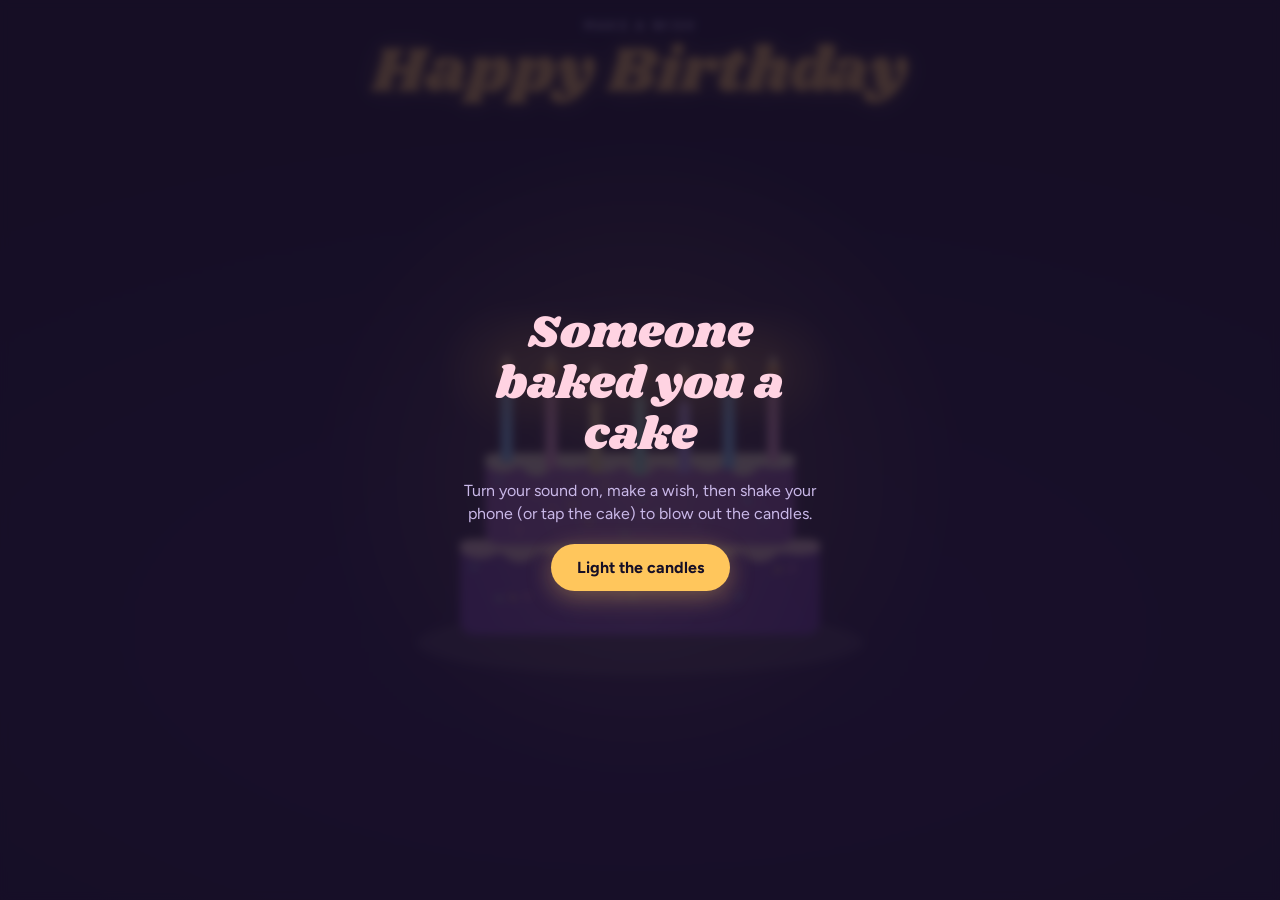
==== birthday/index.html @ 4387b7ef "Add birthday celebration HTML page" ====
<!doctype html><html lang="en"><head><meta charset="utf-8"><meta name="viewport" content="width=device-width,initial-scale=1,viewport-fit=cover"><meta name="theme-color" content="#160f26"><title>Blow Out the Candles</title>
<meta name="claude:viewport-fit-sides" content="cover">
<link rel="preconnect" href="https://fonts.googleapis.com">
<link rel="preconnect" href="https://fonts.gstatic.com" crossorigin>
<link rel="stylesheet" href="https://fonts.googleapis.com/css2?family=Shrikhand&family=Figtree:wght@400;600;700&display=swap">
<style>
  /* Layout: one dark party room, the cake in the middle, words above and a hint below. Deliberately single-theme (night). */
  :root {
    --night: #160f26;
    --night-2: #2a1846;
    --cream: #fff4e6;
    --icing: #ffd3e2;
    --gold: #ffc65c;
    --muted: #c9b8e8;
    --display: "Shrikhand", "Cooper Black", Georgia, serif;
    --body: "Figtree", "Segoe UI", system-ui, sans-serif;
    color-scheme: dark;
  }
  [hidden] { display: none !important; }
  html, body { height: 100%; }
  body {
    margin: 0;
    background: radial-gradient(120% 80% at 50% 70%, var(--night-2), var(--night) 70%);
    color: var(--cream);
    font-family: var(--body);
    overflow: hidden;
    -webkit-user-select: none; user-select: none;
    touch-action: manipulation;
  }
  .stage {
    position: relative;
    height: 100%;
    display: grid;
    grid-template-rows: auto 1fr auto;
    padding-left: max(16px, env(safe-area-inset-left, 0px));
    padding-right: max(16px, env(safe-area-inset-right, 0px));
    padding-block: 18px 22px;
    box-sizing: border-box;
  }
  header { text-align: center; display: grid; gap: 6px; z-index: 2; }
  .eyebrow { font-size: 13px; letter-spacing: .18em; text-transform: uppercase; color: var(--muted); font-weight: 700; }
  h1 {
    margin: 0;
    font-family: var(--display);
    font-weight: 400;
    font-size: clamp(34px, 9vw, 64px);
    line-height: 1.05;
    color: var(--gold);
    text-wrap: balance;
    text-shadow: 0 0 24px rgba(255, 198, 92, .35);
  }
  h1 .name { color: var(--icing); display: block; }
  canvas { width: 100%; height: 100%; display: block; min-height: 0; }
  .hint {
    text-align: center; z-index: 2; display: grid; gap: 10px; justify-items: center;
    min-height: 92px;
  }
  .hint p { margin: 0; font-size: 17px; font-weight: 600; max-width: 34ch; line-height: 1.35; }
  .hint small { color: var(--muted); font-size: 14px; }
  button {
    font: 700 16px var(--body);
    color: var(--night);
    background: var(--gold);
    border: 0; border-radius: 999px;
    padding: 14px 26px;
    cursor: pointer;
    box-shadow: 0 6px 24px rgba(255, 198, 92, .35);
  }
  button.ghost { background: transparent; color: var(--cream); box-shadow: none; border: 1.5px solid rgba(255,244,230,.35); padding: 10px 20px; font-size: 14px; }
  button:focus-visible { outline: 3px solid var(--icing); outline-offset: 3px; }

  /* Start screen */
  .intro {
    position: absolute; inset: 0; z-index: 5;
    display: grid; place-items: center; text-align: center;
    padding-left: max(24px, env(safe-area-inset-left, 0px));
    padding-right: max(24px, env(safe-area-inset-right, 0px));
    background: rgba(22, 15, 38, .82);
    backdrop-filter: blur(4px);
  }
  .intro .box { display: grid; gap: 18px; justify-items: center; max-width: 360px; }
  .intro .gift { font-family: var(--display); font-size: clamp(30px, 8vw, 46px); color: var(--icing); line-height: 1.1; margin: 0; }
  .intro p { margin: 0; color: var(--muted); font-size: 16px; line-height: 1.45; }
  .wish { animation: pop .6s cubic-bezier(.2,1.6,.4,1) both; }
  @keyframes pop { from { transform: scale(.6); opacity: 0; } to { transform: scale(1); opacity: 1; } }
  @media (prefers-reduced-motion: reduce) { .wish { animation: none; } }
</style></head><body>

<div class="stage">
  <header>
    <div class="eyebrow" id="eyebrow">Make a wish</div>
    <h1 id="title">Happy Birthday<span class="name" id="name"></span></h1>
  </header>
  <canvas id="cake" aria-label="A birthday cake with lit candles"></canvas>
  <div class="hint" id="hint" aria-live="polite"></div>

  <div class="intro" id="intro">
    <div class="box">
      <p class="gift" id="introTitle">Someone baked you a cake</p>
      <p>Turn your sound on, make a wish, then shake your phone (or tap the cake) to blow out the candles.</p>
      <button id="start">Light the candles</button>
    </div>
  </div>
</div>

<script>
(() => {
  // ---------- Who it's for ----------
  // Works with any of: page.html#Amina   page.html#Amina-5   page.html?name=Amina&age=5
  const params = new URLSearchParams(location.search);
  let raw = "";
  try { raw = decodeURIComponent((location.hash || "").slice(1)); } catch (_) {}
  if (params.get("name")) raw = params.get("name").trim().replace(/\s+/g, "-") + (params.get("age") ? "-" + params.get("age") : "");
  raw = raw.replace(/^\/+|\/+$/g, "");
  const m = raw.match(/^([\p{L}\p{N}-]*?)(?:-(\d{1,3}))?$/u);
  const name = m && m[1] ? m[1].replace(/-/g, " ").replace(/\b\w/g, c => c.toUpperCase()) : "";
  const age = m && m[2] ? parseInt(m[2], 10) : 0;
  if (name) {
    document.getElementById("name").textContent = name;
    document.getElementById("introTitle").textContent = name + ", someone baked you a cake";
    document.title = "Happy Birthday " + name;
  }
  const candleCount = age > 0 && age <= 9 ? age : 7;

  const canvas = document.getElementById("cake");
  const ctx = canvas.getContext("2d");
  const hint = document.getElementById("hint");
  const reduceMotion = matchMedia("(prefers-reduced-motion: reduce)").matches;
  let W = 0, H = 0, dpr = 1;

  function resize() {
    dpr = Math.min(window.devicePixelRatio || 1, 2);
    const r = canvas.getBoundingClientRect();
    W = r.width; H = r.height;
    canvas.width = Math.round(W * dpr); canvas.height = Math.round(H * dpr);
    ctx.setTransform(dpr, 0, 0, dpr, 0, 0);
    layoutCandles();
  }

  // ---------- Candles ----------
  const candles = [];
  const candleColors = ["#7fd1ff", "#ff9ec4", "#ffe07a", "#9ff0c1", "#c7a6ff"];
  for (let i = 0; i < candleCount; i++) {
    candles.push({ lit: true, flame: 1, lean: 0, phase: Math.random() * 6.28, color: candleColors[i % candleColors.length], x: 0, y: 0, h: 0 });
  }
  let cake = { cx: 0, top: 0, w: 0, h: 0 };
  function layoutCandles() {
    const w = Math.min(W * 0.78, 360);
    const h = w * 0.5;
    cake = { cx: W / 2, top: H * 0.5 + h * 0.05, w, h };
    const span = w * 0.74;
    candles.forEach((c, i) => {
      const t = candles.length === 1 ? 0.5 : i / (candles.length - 1);
      c.x = cake.cx - span / 2 + span * t;
      // slight arc so they sit on the oval top
      const dx = (t - 0.5) * 2;
      c.y = cake.top + (1 - dx * dx) * w * 0.035 + w * 0.02;
      c.h = w * 0.2 + (i % 2) * w * 0.02;
    });
  }

  // ---------- Particles: smoke and confetti ----------
  const smoke = [], confetti = [];
  function puff(c) {
    for (let i = 0; i < 9; i++) {
      smoke.push({ x: c.x, y: c.y - c.h, vx: (Math.random() - .5) * .5 + c.lean * .6, vy: -0.6 - Math.random() * .7, r: 3 + Math.random() * 3, life: 1 });
    }
  }
  function party() {
    const colors = ["#ffc65c", "#ff9ec4", "#7fd1ff", "#9ff0c1", "#c7a6ff", "#fff4e6"];
    const n = reduceMotion ? 40 : 160;
    for (let i = 0; i < n; i++) {
      confetti.push({
        x: W / 2 + (Math.random() - .5) * 40, y: H * 0.45,
        vx: (Math.random() - .5) * 9, vy: -6 - Math.random() * 7,
        s: 4 + Math.random() * 5, rot: Math.random() * 6.28, vr: (Math.random() - .5) * .3,
        color: colors[i % colors.length], life: 1,
      });
    }
  }

  // ---------- Drawing ----------
  function roundRect(x, y, w, h, r) {
    ctx.beginPath();
    ctx.moveTo(x + r, y); ctx.arcTo(x + w, y, x + w, y + h, r); ctx.arcTo(x + w, y + h, x, y + h, r);
    ctx.arcTo(x, y + h, x, y, r); ctx.arcTo(x, y, x + w, y, r); ctx.closePath();
  }
  function drawCake(glow) {
    const { cx, top, w, h } = cake;
    const x = cx - w / 2;
    // plate
    ctx.fillStyle = "rgba(255,244,230,.12)";
    ctx.beginPath(); ctx.ellipse(cx, top + h + 8, w * 0.62, w * 0.09, 0, 0, Math.PI * 2); ctx.fill();
    // two layers
    const layers = [
      { y: top + h * 0.48, hh: h * 0.52, ww: w, base: "#8a4fc9", band: "#ffd3e2" },
      { y: top, hh: h * 0.5, ww: w * 0.86, base: "#b46bdc", band: "#fff4e6" },
    ];
    layers.forEach((L) => {
      const lx = cx - L.ww / 2;
      const g = ctx.createLinearGradient(lx, 0, lx + L.ww, 0);
      g.addColorStop(0, shade(L.base, -18)); g.addColorStop(.5, L.base); g.addColorStop(1, shade(L.base, -28));
      ctx.fillStyle = g; roundRect(lx, L.y, L.ww, L.hh, 14); ctx.fill();
      // icing drips
      ctx.fillStyle = L.band;
      ctx.beginPath(); ctx.moveTo(lx, L.y + 10);
      const drips = 9;
      for (let i = 0; i <= drips; i++) {
        const px = lx + (L.ww / drips) * i;
        const depth = 10 + ((i * 37) % 3) * 7;
        ctx.quadraticCurveTo(px - L.ww / drips / 2, L.y + depth + 8, px, L.y + 10);
      }
      ctx.lineTo(lx + L.ww, L.y + 4); ctx.lineTo(lx + L.ww, L.y); ctx.lineTo(lx, L.y); ctx.closePath(); ctx.fill();
      roundRect(lx, L.y - 2, L.ww, 14, 10); ctx.fill();
      // sprinkles
      for (let i = 0; i < 14; i++) {
        const sx = lx + 14 + ((i * 53) % (L.ww - 28));
        const sy = L.y + 26 + ((i * 29) % Math.max(8, L.hh - 36));
        ctx.save(); ctx.translate(sx, sy); ctx.rotate(i);
        ctx.fillStyle = candleColors[i % candleColors.length];
        roundRect(-4, -1.5, 8, 3, 1.5); ctx.fill(); ctx.restore();
      }
    });
    // warm light on the cake while candles burn
    if (glow > 0) {
      const g = ctx.createRadialGradient(cx, top, 10, cx, top, w * 0.9);
      g.addColorStop(0, `rgba(255,198,92,${0.28 * glow})`); g.addColorStop(1, "rgba(255,198,92,0)");
      ctx.fillStyle = g; ctx.beginPath(); ctx.arc(cx, top, w * 0.9, 0, Math.PI * 2); ctx.fill();
    }
  }
  function shade(hex, amt) {
    const n = parseInt(hex.slice(1), 16);
    const r = Math.max(0, Math.min(255, (n >> 16) + amt)), g = Math.max(0, Math.min(255, ((n >> 8) & 255) + amt)), b = Math.max(0, Math.min(255, (n & 255) + amt));
    return `rgb(${r},${g},${b})`;
  }
  function drawCandle(c, t) {
    const cw = Math.max(8, cake.w * 0.032);
    // body with stripes
    ctx.save();
    roundRect(c.x - cw / 2, c.y - c.h, cw, c.h, 3); ctx.fillStyle = c.color; ctx.fill(); ctx.clip();
    ctx.strokeStyle = "rgba(255,255,255,.55)"; ctx.lineWidth = 3;
    for (let y = c.y - c.h - cw; y < c.y; y += 9) { ctx.beginPath(); ctx.moveTo(c.x - cw, y); ctx.lineTo(c.x + cw, y + 7); ctx.stroke(); }
    ctx.restore();
    // wick
    ctx.strokeStyle = "#3b2a2a"; ctx.lineWidth = 2;
    ctx.beginPath(); ctx.moveTo(c.x, c.y - c.h); ctx.lineTo(c.x, c.y - c.h - 7); ctx.stroke();
    if (c.flame <= 0.02) return;
    // flame
    const flick = reduceMotion ? 1 : 1 + Math.sin(t * 0.012 + c.phase) * 0.08 + Math.sin(t * 0.031 + c.phase * 2) * 0.05;
    const fh = cw * 2.6 * c.flame * flick;
    const fw = cw * 0.9 * c.flame;
    const bx = c.x, by = c.y - c.h - 6;
    const tipX = bx + c.lean * fh * 0.9;
    // halo
    const halo = ctx.createRadialGradient(bx, by - fh * .5, 1, bx, by - fh * .5, fh * 2.2);
    halo.addColorStop(0, `rgba(255,190,90,${.35 * c.flame})`); halo.addColorStop(1, "rgba(255,190,90,0)");
    ctx.fillStyle = halo; ctx.beginPath(); ctx.arc(bx, by - fh * .5, fh * 2.2, 0, Math.PI * 2); ctx.fill();
    // outer flame
    const g = ctx.createLinearGradient(bx, by, bx, by - fh);
    g.addColorStop(0, "#ff7a1a"); g.addColorStop(.55, "#ffc65c"); g.addColorStop(1, "#fff6d8");
    ctx.fillStyle = g;
    ctx.beginPath();
    ctx.moveTo(bx, by + 2);
    ctx.bezierCurveTo(bx - fw, by - fh * .2, bx - fw * .6 + c.lean * fh * .4, by - fh * .7, tipX, by - fh);
    ctx.bezierCurveTo(bx + fw * .6 + c.lean * fh * .4, by - fh * .7, bx + fw, by - fh * .2, bx, by + 2);
    ctx.fill();
    // blue core
    ctx.fillStyle = "rgba(120,170,255,.75)";
    ctx.beginPath(); ctx.ellipse(bx, by - fh * .12, fw * .28, fh * .16, 0, 0, Math.PI * 2); ctx.fill();
  }

  // ---------- Loop ----------
  let wind = 0;           // 0..1 how hard it's blowing right now
  let windDir = 1;
  let done = false;
  function frame(t) {
    ctx.clearRect(0, 0, W, H);
    wind *= 0.9;
    const litShare = candles.filter(c => c.lit).length / candles.length;
    drawCake(litShare);
    candles.forEach((c) => {
      const targetLean = c.lit ? windDir * wind * 0.9 : 0;
      c.lean += (targetLean - c.lean) * 0.25;
      const targetFlame = c.lit ? 1 - wind * 0.45 : 0;
      c.flame += (targetFlame - c.flame) * (c.lit ? 0.2 : 0.35);
      drawCandle(c, t);
    });
    // smoke
    for (let i = smoke.length - 1; i >= 0; i--) {
      const p = smoke[i];
      p.x += p.vx + Math.sin((t + i * 90) * 0.004) * 0.3; p.y += p.vy; p.r += 0.18; p.life -= 0.012;
      if (p.life <= 0) { smoke.splice(i, 1); continue; }
      ctx.fillStyle = `rgba(220,215,235,${p.life * 0.35})`;
      ctx.beginPath(); ctx.arc(p.x, p.y, p.r, 0, Math.PI * 2); ctx.fill();
    }
    // confetti
    for (let i = confetti.length - 1; i >= 0; i--) {
      const p = confetti[i];
      p.vy += 0.22; p.vx *= 0.99; p.x += p.vx; p.y += p.vy; p.rot += p.vr;
      if (p.y > H + 20) { confetti.splice(i, 1); continue; }
      ctx.save(); ctx.translate(p.x, p.y); ctx.rotate(p.rot);
      ctx.fillStyle = p.color; ctx.fillRect(-p.s / 2, -p.s / 4, p.s, p.s / 2); ctx.restore();
    }
    requestAnimationFrame(frame);
  }

  // ---------- Blowing ----------
  function gust(strength) {
    if (done) return;
    wind = Math.min(1, wind + strength);
    windDir = Math.random() < 0.5 ? -1 : 1;
    // a strong gust puts out 1-3 candles
    if (strength > 0.45) {
      const lit = candles.filter(c => c.lit);
      const n = Math.min(lit.length, strength > 0.85 ? 3 : strength > 0.65 ? 2 : 1);
      for (let i = 0; i < n; i++) {
        const c = lit.splice(Math.floor(Math.random() * lit.length), 1)[0];
        c.lit = false; puff(c); fizz();
      }
      const left = candles.filter(c => c.lit).length;
      if (left === 0) celebrate();
      else setHint(left === 1 ? "One left! Shake again" : `${left} candles left. Keep shaking!`);
    }
  }

  let lastAcc = null, lastGustAt = 0, motionSeen = false;
  function onMotion(e) {
    const a = e.accelerationIncludingGravity || e.acceleration;
    if (!a || a.x == null) return;
    motionSeen = true;
    if (lastAcc) {
      const d = Math.abs(a.x - lastAcc.x) + Math.abs(a.y - lastAcc.y) + Math.abs(a.z - lastAcc.z);
      const now = performance.now();
      if (d > 6) wind = Math.min(1, wind + d / 120); // gentle sway makes the flames lean
      if (d > 22 && now - lastGustAt > 380) {
        lastGustAt = now;
        gust(Math.min(1, 0.35 + d / 60));
      }
    }
    lastAcc = { x: a.x, y: a.y, z: a.z };
  }

  // ---------- Words ----------
  function setHint(text, small) {
    hint.innerHTML = "";
    const p = document.createElement("p"); p.textContent = text; hint.appendChild(p);
    if (small) { const s = document.createElement("small"); s.textContent = small; hint.appendChild(s); }
  }
  function showTapFallback() {
    if (done) return;
    setHint("Tap the cake to blow out the candles", "Shaking only works on a phone in the browser");
  }
  function celebrate() {
    done = true;
    party();
    playChord();
    document.getElementById("eyebrow").textContent = "Your wish is on its way";
    setHint("Yay! All out. May every wish come true.");
    const again = document.createElement("button");
    again.className = "ghost wish"; again.textContent = "Light them again";
    again.addEventListener("click", relight);
    hint.appendChild(again);
    if (navigator.vibrate) navigator.vibrate([60, 40, 120]);
  }
  function relight() {
    candles.forEach(c => { c.lit = true; });
    done = false;
    document.getElementById("eyebrow").textContent = "Make a wish";
    setHint(motionSeen ? "Make a wish, then shake your phone" : "Make a wish, then tap the cake");
  }

  // Tap or click on the cake = a puff of breath (fallback and desktop).
  canvas.addEventListener("pointerdown", () => { if (!started) return; gust(0.55 + Math.random() * 0.25); });

  // ---------- Sound (Web Audio, nothing to download) ----------
  let audio = null;
  function tone(freq, start, dur, vol = 0.18, type = "triangle") {
    const o = audio.createOscillator(), g = audio.createGain();
    o.type = type; o.frequency.value = freq;
    g.gain.setValueAtTime(0, start);
    g.gain.linearRampToValueAtTime(vol, start + 0.02);
    g.gain.exponentialRampToValueAtTime(0.0008, start + dur);
    o.connect(g).connect(audio.destination); o.start(start); o.stop(start + dur + 0.05);
  }
  function playSong() {
    if (!audio) return;
    // "Happy Birthday to You" (traditional), music-box style.
    const N = { C4: 261.6, G4: 392, A4: 440, B4: 493.9, C5: 523.3, D5: 587.3, E5: 659.3, F5: 698.5, G5: 784 };
    const beat = 0.42;
    const song = [
      ["G4", .75], ["G4", .25], ["A4", 1], ["G4", 1], ["C5", 1], ["B4", 2],
      ["G4", .75], ["G4", .25], ["A4", 1], ["G4", 1], ["D5", 1], ["C5", 2],
      ["G4", .75], ["G4", .25], ["G5", 1], ["E5", 1], ["C5", 1], ["B4", 1], ["A4", 2],
      ["F5", .75], ["F5", .25], ["E5", 1], ["C5", 1], ["D5", 1], ["C5", 2.5],
    ];
    let t = audio.currentTime + 0.15;
    song.forEach(([n, b]) => { tone(N[n], t, b * beat * 1.6, 0.16); tone(N[n] * 2, t, b * beat * 0.8, 0.03, "sine"); t += b * beat; });
  }
  function fizz() {
    if (!audio) return;
    const len = 0.25, buf = audio.createBuffer(1, audio.sampleRate * len, audio.sampleRate);
    const d = buf.getChannelData(0);
    for (let i = 0; i < d.length; i++) d[i] = (Math.random() * 2 - 1) * (1 - i / d.length);
    const s = audio.createBufferSource(), f = audio.createBiquadFilter(), g = audio.createGain();
    f.type = "highpass"; f.frequency.value = 1800; g.gain.value = 0.12;
    s.buffer = buf; s.connect(f).connect(g).connect(audio.destination); s.start();
  }
  function playChord() {
    if (!audio) return;
    const t = audio.currentTime + 0.05;
    [523.3, 659.3, 784, 1046.5].forEach((f, i) => tone(f, t + i * 0.09, 1.6, 0.12));
  }

  // ---------- Start (needs a tap: sound and motion permission) ----------
  let started = false;
  document.getElementById("start").addEventListener("click", async () => {
    started = true;
    try { audio = new (window.AudioContext || window.webkitAudioContext)(); await audio.resume(); } catch (_) { audio = null; }
    let motionAllowed = typeof DeviceMotionEvent !== "undefined";
    try {
      if (motionAllowed && typeof DeviceMotionEvent.requestPermission === "function") {
        motionAllowed = (await DeviceMotionEvent.requestPermission()) === "granted";
      }
    } catch (_) { motionAllowed = false; }
    if (motionAllowed) window.addEventListener("devicemotion", onMotion);

    document.getElementById("intro").hidden = true;
    playSong();
    setHint("Make a wish, then shake your phone to blow out the candles");
    // If no motion arrives (laptop, or the browser blocks it), offer tapping instead.
    setTimeout(() => { if (!motionSeen) showTapFallback(); }, 1800);
  });

  window.addEventListener("hashchange", () => location.reload());
  window.addEventListener("resize", resize);
  resize();
  requestAnimationFrame(frame);
})();
</script>
</body></html>
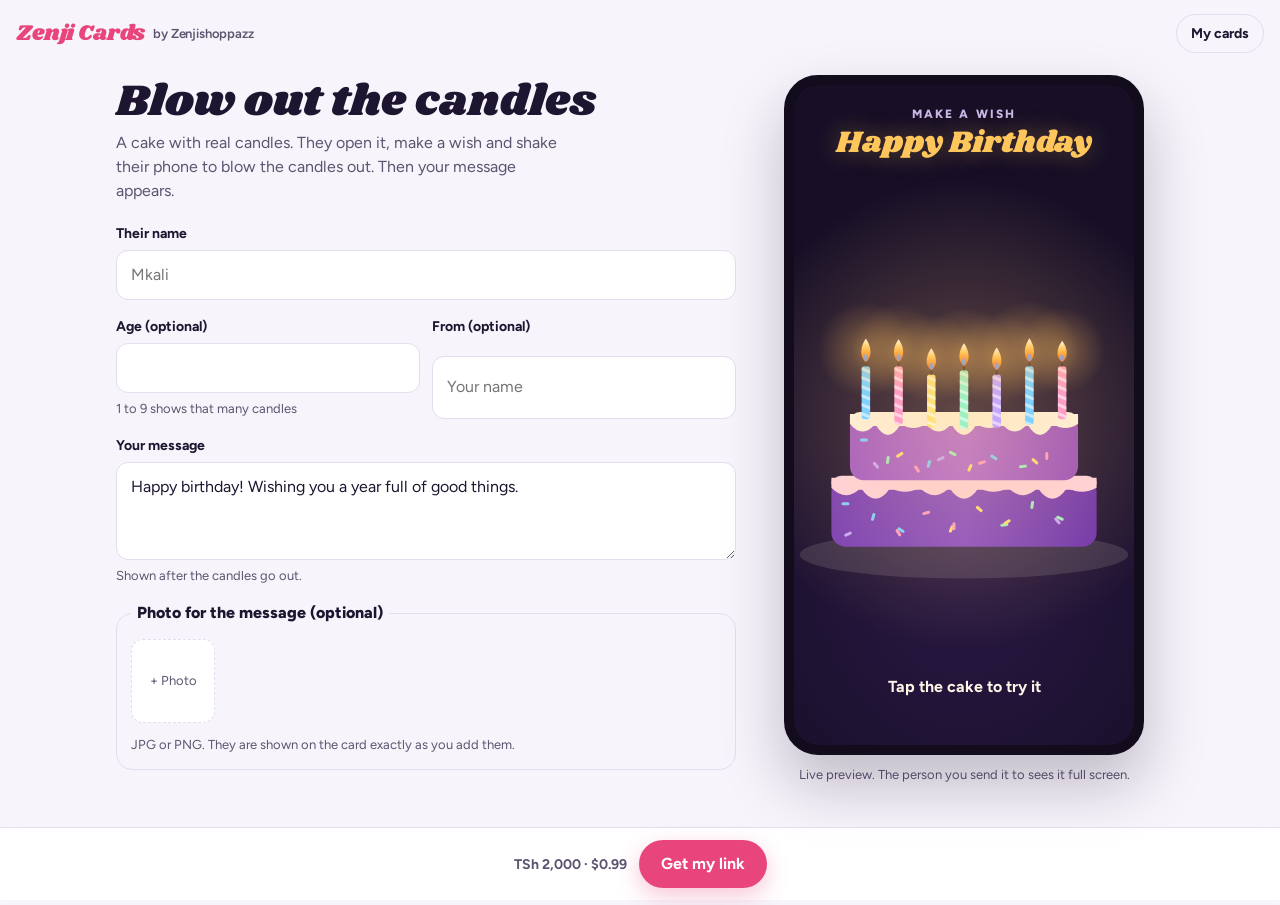
==== commit 7c45994a: "Zenji Cards: nine interactive cards with Flutterwave payments Home gallery, 5-card packs and "My car" ====
--- a/birthday/index.html
+++ b/birthday/index.html
@@ -1,440 +1,227 @@
-<!doctype html><html lang="en"><head><meta charset="utf-8"><meta name="viewport" content="width=device-width,initial-scale=1,viewport-fit=cover"><meta name="theme-color" content="#160f26"><title>Blow Out the Candles</title>
-<meta name="claude:viewport-fit-sides" content="cover">
+<!doctype html>
+<html lang="en">
+<head>
+<meta charset="utf-8">
+<meta name="viewport" content="width=device-width,initial-scale=1,viewport-fit=cover">
+<meta name="theme-color" content="#160f26">
+<title>Blow Out the Candles · Zenji Cards</title>
+<meta name="description" content="A birthday cake with real candles: shake your phone to blow them out.">
+<meta property="og:title" content="Someone baked you a cake 🎂">
+<meta property="og:description" content="Open it, make a wish and shake your phone to blow out the candles.">
 <link rel="preconnect" href="https://fonts.googleapis.com">
 <link rel="preconnect" href="https://fonts.gstatic.com" crossorigin>
-<link rel="stylesheet" href="https://fonts.googleapis.com/css2?family=Shrikhand&family=Figtree:wght@400;600;700&display=swap">
+<link rel="stylesheet" href="https://fonts.googleapis.com/css2?family=Shrikhand&family=Figtree:wght@400;600;700;800&display=swap">
+<link rel="stylesheet" href="../assets/zc.css">
+<link rel="icon" href="../assets/icon-180.png">
+<link rel="apple-touch-icon" href="../assets/icon-180.png">
 <style>
-  /* Layout: one dark party room, the cake in the middle, words above and a hint below. Deliberately single-theme (night). */
-  :root {
-    --night: #160f26;
-    --night-2: #2a1846;
-    --cream: #fff4e6;
-    --icing: #ffd3e2;
-    --gold: #ffc65c;
-    --muted: #c9b8e8;
-    --display: "Shrikhand", "Cooper Black", Georgia, serif;
-    --body: "Figtree", "Segoe UI", system-ui, sans-serif;
-    color-scheme: dark;
-  }
-  [hidden] { display: none !important; }
-  html, body { height: 100%; }
-  body {
-    margin: 0;
-    background: radial-gradient(120% 80% at 50% 70%, var(--night-2), var(--night) 70%);
-    color: var(--cream);
-    font-family: var(--body);
-    overflow: hidden;
-    -webkit-user-select: none; user-select: none;
-    touch-action: manipulation;
-  }
-  .stage {
-    position: relative;
-    height: 100%;
-    display: grid;
-    grid-template-rows: auto 1fr auto;
-    padding-left: max(16px, env(safe-area-inset-left, 0px));
-    padding-right: max(16px, env(safe-area-inset-right, 0px));
-    padding-block: 18px 22px;
-    box-sizing: border-box;
-  }
-  header { text-align: center; display: grid; gap: 6px; z-index: 2; }
-  .eyebrow { font-size: 13px; letter-spacing: .18em; text-transform: uppercase; color: var(--muted); font-weight: 700; }
-  h1 {
-    margin: 0;
-    font-family: var(--display);
-    font-weight: 400;
-    font-size: clamp(34px, 9vw, 64px);
-    line-height: 1.05;
-    color: var(--gold);
-    text-wrap: balance;
-    text-shadow: 0 0 24px rgba(255, 198, 92, .35);
-  }
-  h1 .name { color: var(--icing); display: block; }
-  canvas { width: 100%; height: 100%; display: block; min-height: 0; }
-  .hint {
-    text-align: center; z-index: 2; display: grid; gap: 10px; justify-items: center;
-    min-height: 92px;
-  }
-  .hint p { margin: 0; font-size: 17px; font-weight: 600; max-width: 34ch; line-height: 1.35; }
-  .hint small { color: var(--muted); font-size: 14px; }
-  button {
-    font: 700 16px var(--body);
-    color: var(--night);
-    background: var(--gold);
-    border: 0; border-radius: 999px;
-    padding: 14px 26px;
-    cursor: pointer;
-    box-shadow: 0 6px 24px rgba(255, 198, 92, .35);
-  }
-  button.ghost { background: transparent; color: var(--cream); box-shadow: none; border: 1.5px solid rgba(255,244,230,.35); padding: 10px 20px; font-size: 14px; }
-  button:focus-visible { outline: 3px solid var(--icing); outline-offset: 3px; }
-
-  /* Start screen */
-  .intro {
-    position: absolute; inset: 0; z-index: 5;
-    display: grid; place-items: center; text-align: center;
-    padding-left: max(24px, env(safe-area-inset-left, 0px));
-    padding-right: max(24px, env(safe-area-inset-right, 0px));
-    background: rgba(22, 15, 38, .82);
-    backdrop-filter: blur(4px);
-  }
-  .intro .box { display: grid; gap: 18px; justify-items: center; max-width: 360px; }
-  .intro .gift { font-family: var(--display); font-size: clamp(30px, 8vw, 46px); color: var(--icing); line-height: 1.1; margin: 0; }
-  .intro p { margin: 0; color: var(--muted); font-size: 16px; line-height: 1.45; }
-  .wish { animation: pop .6s cubic-bezier(.2,1.6,.4,1) both; }
-  @keyframes pop { from { transform: scale(.6); opacity: 0; } to { transform: scale(1); opacity: 1; } }
-  @media (prefers-reduced-motion: reduce) { .wish { animation: none; } }
-</style></head><body>
-
-<div class="stage">
-  <header>
-    <div class="eyebrow" id="eyebrow">Make a wish</div>
-    <h1 id="title">Happy Birthday<span class="name" id="name"></span></h1>
-  </header>
-  <canvas id="cake" aria-label="A birthday cake with lit candles"></canvas>
-  <div class="hint" id="hint" aria-live="polite"></div>
-
-  <div class="intro" id="intro">
-    <div class="box">
-      <p class="gift" id="introTitle">Someone baked you a cake</p>
-      <p>Turn your sound on, make a wish, then shake your phone (or tap the cake) to blow out the candles.</p>
-      <button id="start">Light the candles</button>
-    </div>
-  </div>
-</div>
-
+  /* Birthday stage: a dark party room, cake in the middle. */
+  .bd { position: absolute; inset: 0; display: grid; grid-template-rows: auto 1fr auto; color: #fff4e6; font-family: var(--body);
+        background: radial-gradient(120% 80% at 50% 70%, #2a1846, #160f26 70%); overflow: hidden; -webkit-user-select: none; user-select: none; }
+  .bd header { text-align: center; display: grid; gap: 4px; padding: 6% 16px 0; z-index: 2; }
+  .bd .eyebrow { font-size: 12px; letter-spacing: .18em; text-transform: uppercase; color: #c9b8e8; font-weight: 800; }
+  .bd h1 { margin: 0; font-family: var(--display); font-weight: 400; line-height: 1.05; color: #ffc65c; text-wrap: balance;
+           font-size: clamp(26px, 9cqw, 58px); text-shadow: 0 0 24px rgba(255,198,92,.35); }
+  .bd h1 .name { color: #ffd3e2; display: block; }
+  .bd canvas { width: 100%; height: 100%; display: block; min-height: 0; touch-action: manipulation; }
+  .bd .hint { text-align: center; padding: 0 16px 12%; min-height: 70px; display: grid; gap: 8px; justify-items: center; z-index: 2; }
+  .bd .hint p { margin: 0; font-weight: 700; font-size: 16px; max-width: 32ch; }
+  .bd .hint small { color: #c9b8e8; }
+  .bd .note { position: absolute; left: 50%; bottom: 14%; transform: translateX(-50%); width: min(88%, 380px); z-index: 4;
+              background: #fff4e6; color: #2a1846; border-radius: 18px; padding: 18px; display: grid; gap: 10px; text-align: center;
+              box-shadow: 0 18px 40px rgba(0,0,0,.4); animation: bd-pop .6s cubic-bezier(.2,1.5,.4,1) both; }
+  .bd .note img { width: 100%; max-height: 180px; object-fit: cover; border-radius: 12px; }
+  .bd .note p { margin: 0; font-size: 16px; line-height: 1.45; white-space: pre-wrap; overflow-wrap: anywhere; }
+  .bd .note .from { font-family: var(--display); color: #e8457c; font-size: 18px; }
+  .bd .again { background: transparent; color: #2a1846; border: 1.5px solid rgba(42,24,70,.25); border-radius: 999px; padding: 8px 16px; font-weight: 700; cursor: pointer; justify-self: center; }
+  @keyframes bd-pop { from { transform: translate(-50%, 20px) scale(.9); opacity: 0; } to { transform: translate(-50%, 0); opacity: 1; } }
+  @media (prefers-reduced-motion: reduce) { .bd .note { animation: none; } }
+  .zc-stage { container-type: inline-size; }
+</style>
+</head>
+<body>
+<script src="../assets/zc.js"></script>
 <script>
 (() => {
-  // ---------- Who it's for ----------
-  // Works with any of: page.html#Amina   page.html#Amina-5   page.html?name=Amina&age=5
-  const params = new URLSearchParams(location.search);
-  let raw = "";
-  try { raw = decodeURIComponent((location.hash || "").slice(1)); } catch (_) {}
-  if (params.get("name")) raw = params.get("name").trim().replace(/\s+/g, "-") + (params.get("age") ? "-" + params.get("age") : "");
-  raw = raw.replace(/^\/+|\/+$/g, "");
-  const m = raw.match(/^([\p{L}\p{N}-]*?)(?:-(\d{1,3}))?$/u);
-  const name = m && m[1] ? m[1].replace(/-/g, " ").replace(/\b\w/g, c => c.toUpperCase()) : "";
-  const age = m && m[2] ? parseInt(m[2], 10) : 0;
-  if (name) {
-    document.getElementById("name").textContent = name;
-    document.getElementById("introTitle").textContent = name + ", someone baked you a cake";
-    document.title = "Happy Birthday " + name;
-  }
-  const candleCount = age > 0 && age <= 9 ? age : 7;
-
-  const canvas = document.getElementById("cake");
-  const ctx = canvas.getContext("2d");
-  const hint = document.getElementById("hint");
-  const reduceMotion = matchMedia("(prefers-reduced-motion: reduce)").matches;
-  let W = 0, H = 0, dpr = 1;
-
-  function resize() {
-    dpr = Math.min(window.devicePixelRatio || 1, 2);
-    const r = canvas.getBoundingClientRect();
-    W = r.width; H = r.height;
-    canvas.width = Math.round(W * dpr); canvas.height = Math.round(H * dpr);
-    ctx.setTransform(dpr, 0, 0, dpr, 0, 0);
-    layoutCandles();
-  }
-
-  // ---------- Candles ----------
-  const candles = [];
-  const candleColors = ["#7fd1ff", "#ff9ec4", "#ffe07a", "#9ff0c1", "#c7a6ff"];
-  for (let i = 0; i < candleCount; i++) {
-    candles.push({ lit: true, flame: 1, lean: 0, phase: Math.random() * 6.28, color: candleColors[i % candleColors.length], x: 0, y: 0, h: 0 });
-  }
-  let cake = { cx: 0, top: 0, w: 0, h: 0 };
-  function layoutCandles() {
-    const w = Math.min(W * 0.78, 360);
-    const h = w * 0.5;
-    cake = { cx: W / 2, top: H * 0.5 + h * 0.05, w, h };
-    const span = w * 0.74;
-    candles.forEach((c, i) => {
-      const t = candles.length === 1 ? 0.5 : i / (candles.length - 1);
-      c.x = cake.cx - span / 2 + span * t;
-      // slight arc so they sit on the oval top
-      const dx = (t - 0.5) * 2;
-      c.y = cake.top + (1 - dx * dx) * w * 0.035 + w * 0.02;
-      c.h = w * 0.2 + (i % 2) * w * 0.02;
-    });
-  }
-
-  // ---------- Particles: smoke and confetti ----------
-  const smoke = [], confetti = [];
-  function puff(c) {
-    for (let i = 0; i < 9; i++) {
-      smoke.push({ x: c.x, y: c.y - c.h, vx: (Math.random() - .5) * .5 + c.lean * .6, vy: -0.6 - Math.random() * .7, r: 3 + Math.random() * 3, life: 1 });
-    }
-  }
-  function party() {
-    const colors = ["#ffc65c", "#ff9ec4", "#7fd1ff", "#9ff0c1", "#c7a6ff", "#fff4e6"];
-    const n = reduceMotion ? 40 : 160;
-    for (let i = 0; i < n; i++) {
-      confetti.push({
-        x: W / 2 + (Math.random() - .5) * 40, y: H * 0.45,
-        vx: (Math.random() - .5) * 9, vy: -6 - Math.random() * 7,
-        s: 4 + Math.random() * 5, rot: Math.random() * 6.28, vr: (Math.random() - .5) * .3,
-        color: colors[i % colors.length], life: 1,
-      });
-    }
-  }
-
-  // ---------- Drawing ----------
-  function roundRect(x, y, w, h, r) {
-    ctx.beginPath();
-    ctx.moveTo(x + r, y); ctx.arcTo(x + w, y, x + w, y + h, r); ctx.arcTo(x + w, y + h, x, y + h, r);
-    ctx.arcTo(x, y + h, x, y, r); ctx.arcTo(x, y, x + w, y, r); ctx.closePath();
-  }
-  function drawCake(glow) {
-    const { cx, top, w, h } = cake;
-    const x = cx - w / 2;
-    // plate
-    ctx.fillStyle = "rgba(255,244,230,.12)";
-    ctx.beginPath(); ctx.ellipse(cx, top + h + 8, w * 0.62, w * 0.09, 0, 0, Math.PI * 2); ctx.fill();
-    // two layers
-    const layers = [
-      { y: top + h * 0.48, hh: h * 0.52, ww: w, base: "#8a4fc9", band: "#ffd3e2" },
-      { y: top, hh: h * 0.5, ww: w * 0.86, base: "#b46bdc", band: "#fff4e6" },
-    ];
-    layers.forEach((L) => {
-      const lx = cx - L.ww / 2;
-      const g = ctx.createLinearGradient(lx, 0, lx + L.ww, 0);
-      g.addColorStop(0, shade(L.base, -18)); g.addColorStop(.5, L.base); g.addColorStop(1, shade(L.base, -28));
-      ctx.fillStyle = g; roundRect(lx, L.y, L.ww, L.hh, 14); ctx.fill();
-      // icing drips
-      ctx.fillStyle = L.band;
-      ctx.beginPath(); ctx.moveTo(lx, L.y + 10);
-      const drips = 9;
-      for (let i = 0; i <= drips; i++) {
-        const px = lx + (L.ww / drips) * i;
-        const depth = 10 + ((i * 37) % 3) * 7;
-        ctx.quadraticCurveTo(px - L.ww / drips / 2, L.y + depth + 8, px, L.y + 10);
-      }
-      ctx.lineTo(lx + L.ww, L.y + 4); ctx.lineTo(lx + L.ww, L.y); ctx.lineTo(lx, L.y); ctx.closePath(); ctx.fill();
-      roundRect(lx, L.y - 2, L.ww, 14, 10); ctx.fill();
-      // sprinkles
-      for (let i = 0; i < 14; i++) {
-        const sx = lx + 14 + ((i * 53) % (L.ww - 28));
-        const sy = L.y + 26 + ((i * 29) % Math.max(8, L.hh - 36));
-        ctx.save(); ctx.translate(sx, sy); ctx.rotate(i);
-        ctx.fillStyle = candleColors[i % candleColors.length];
-        roundRect(-4, -1.5, 8, 3, 1.5); ctx.fill(); ctx.restore();
-      }
-    });
-    // warm light on the cake while candles burn
-    if (glow > 0) {
-      const g = ctx.createRadialGradient(cx, top, 10, cx, top, w * 0.9);
-      g.addColorStop(0, `rgba(255,198,92,${0.28 * glow})`); g.addColorStop(1, "rgba(255,198,92,0)");
-      ctx.fillStyle = g; ctx.beginPath(); ctx.arc(cx, top, w * 0.9, 0, Math.PI * 2); ctx.fill();
-    }
-  }
-  function shade(hex, amt) {
-    const n = parseInt(hex.slice(1), 16);
-    const r = Math.max(0, Math.min(255, (n >> 16) + amt)), g = Math.max(0, Math.min(255, ((n >> 8) & 255) + amt)), b = Math.max(0, Math.min(255, (n & 255) + amt));
-    return `rgb(${r},${g},${b})`;
-  }
-  function drawCandle(c, t) {
-    const cw = Math.max(8, cake.w * 0.032);
-    // body with stripes
-    ctx.save();
-    roundRect(c.x - cw / 2, c.y - c.h, cw, c.h, 3); ctx.fillStyle = c.color; ctx.fill(); ctx.clip();
-    ctx.strokeStyle = "rgba(255,255,255,.55)"; ctx.lineWidth = 3;
-    for (let y = c.y - c.h - cw; y < c.y; y += 9) { ctx.beginPath(); ctx.moveTo(c.x - cw, y); ctx.lineTo(c.x + cw, y + 7); ctx.stroke(); }
-    ctx.restore();
-    // wick
-    ctx.strokeStyle = "#3b2a2a"; ctx.lineWidth = 2;
-    ctx.beginPath(); ctx.moveTo(c.x, c.y - c.h); ctx.lineTo(c.x, c.y - c.h - 7); ctx.stroke();
-    if (c.flame <= 0.02) return;
-    // flame
-    const flick = reduceMotion ? 1 : 1 + Math.sin(t * 0.012 + c.phase) * 0.08 + Math.sin(t * 0.031 + c.phase * 2) * 0.05;
-    const fh = cw * 2.6 * c.flame * flick;
-    const fw = cw * 0.9 * c.flame;
-    const bx = c.x, by = c.y - c.h - 6;
-    const tipX = bx + c.lean * fh * 0.9;
-    // halo
-    const halo = ctx.createRadialGradient(bx, by - fh * .5, 1, bx, by - fh * .5, fh * 2.2);
-    halo.addColorStop(0, `rgba(255,190,90,${.35 * c.flame})`); halo.addColorStop(1, "rgba(255,190,90,0)");
-    ctx.fillStyle = halo; ctx.beginPath(); ctx.arc(bx, by - fh * .5, fh * 2.2, 0, Math.PI * 2); ctx.fill();
-    // outer flame
-    const g = ctx.createLinearGradient(bx, by, bx, by - fh);
-    g.addColorStop(0, "#ff7a1a"); g.addColorStop(.55, "#ffc65c"); g.addColorStop(1, "#fff6d8");
-    ctx.fillStyle = g;
-    ctx.beginPath();
-    ctx.moveTo(bx, by + 2);
-    ctx.bezierCurveTo(bx - fw, by - fh * .2, bx - fw * .6 + c.lean * fh * .4, by - fh * .7, tipX, by - fh);
-    ctx.bezierCurveTo(bx + fw * .6 + c.lean * fh * .4, by - fh * .7, bx + fw, by - fh * .2, bx, by + 2);
-    ctx.fill();
-    // blue core
-    ctx.fillStyle = "rgba(120,170,255,.75)";
-    ctx.beginPath(); ctx.ellipse(bx, by - fh * .12, fw * .28, fh * .16, 0, 0, Math.PI * 2); ctx.fill();
-  }
-
-  // ---------- Loop ----------
-  let wind = 0;           // 0..1 how hard it's blowing right now
-  let windDir = 1;
-  let done = false;
-  function frame(t) {
-    ctx.clearRect(0, 0, W, H);
-    wind *= 0.9;
-    const litShare = candles.filter(c => c.lit).length / candles.length;
-    drawCake(litShare);
-    candles.forEach((c) => {
-      const targetLean = c.lit ? windDir * wind * 0.9 : 0;
-      c.lean += (targetLean - c.lean) * 0.25;
-      const targetFlame = c.lit ? 1 - wind * 0.45 : 0;
-      c.flame += (targetFlame - c.flame) * (c.lit ? 0.2 : 0.35);
-      drawCandle(c, t);
-    });
-    // smoke
-    for (let i = smoke.length - 1; i >= 0; i--) {
-      const p = smoke[i];
-      p.x += p.vx + Math.sin((t + i * 90) * 0.004) * 0.3; p.y += p.vy; p.r += 0.18; p.life -= 0.012;
-      if (p.life <= 0) { smoke.splice(i, 1); continue; }
-      ctx.fillStyle = `rgba(220,215,235,${p.life * 0.35})`;
-      ctx.beginPath(); ctx.arc(p.x, p.y, p.r, 0, Math.PI * 2); ctx.fill();
-    }
-    // confetti
-    for (let i = confetti.length - 1; i >= 0; i--) {
-      const p = confetti[i];
-      p.vy += 0.22; p.vx *= 0.99; p.x += p.vx; p.y += p.vy; p.rot += p.vr;
-      if (p.y > H + 20) { confetti.splice(i, 1); continue; }
-      ctx.save(); ctx.translate(p.x, p.y); ctx.rotate(p.rot);
-      ctx.fillStyle = p.color; ctx.fillRect(-p.s / 2, -p.s / 4, p.s, p.s / 2); ctx.restore();
-    }
-    requestAnimationFrame(frame);
-  }
-
-  // ---------- Blowing ----------
-  function gust(strength) {
-    if (done) return;
-    wind = Math.min(1, wind + strength);
-    windDir = Math.random() < 0.5 ? -1 : 1;
-    // a strong gust puts out 1-3 candles
-    if (strength > 0.45) {
-      const lit = candles.filter(c => c.lit);
-      const n = Math.min(lit.length, strength > 0.85 ? 3 : strength > 0.65 ? 2 : 1);
-      for (let i = 0; i < n; i++) {
-        const c = lit.splice(Math.floor(Math.random() * lit.length), 1)[0];
-        c.lit = false; puff(c); fizz();
-      }
-      const left = candles.filter(c => c.lit).length;
-      if (left === 0) celebrate();
-      else setHint(left === 1 ? "One left! Shake again" : `${left} candles left. Keep shaking!`);
-    }
-  }
-
-  let lastAcc = null, lastGustAt = 0, motionSeen = false;
-  function onMotion(e) {
-    const a = e.accelerationIncludingGravity || e.acceleration;
-    if (!a || a.x == null) return;
-    motionSeen = true;
-    if (lastAcc) {
-      const d = Math.abs(a.x - lastAcc.x) + Math.abs(a.y - lastAcc.y) + Math.abs(a.z - lastAcc.z);
-      const now = performance.now();
-      if (d > 6) wind = Math.min(1, wind + d / 120); // gentle sway makes the flames lean
-      if (d > 22 && now - lastGustAt > 380) {
-        lastGustAt = now;
-        gust(Math.min(1, 0.35 + d / 60));
-      }
-    }
-    lastAcc = { x: a.x, y: a.y, z: a.z };
-  }
-
-  // ---------- Words ----------
-  function setHint(text, small) {
-    hint.innerHTML = "";
-    const p = document.createElement("p"); p.textContent = text; hint.appendChild(p);
-    if (small) { const s = document.createElement("small"); s.textContent = small; hint.appendChild(s); }
-  }
-  function showTapFallback() {
-    if (done) return;
-    setHint("Tap the cake to blow out the candles", "Shaking only works on a phone in the browser");
-  }
-  function celebrate() {
-    done = true;
-    party();
-    playChord();
-    document.getElementById("eyebrow").textContent = "Your wish is on its way";
-    setHint("Yay! All out. May every wish come true.");
-    const again = document.createElement("button");
-    again.className = "ghost wish"; again.textContent = "Light them again";
-    again.addEventListener("click", relight);
-    hint.appendChild(again);
-    if (navigator.vibrate) navigator.vibrate([60, 40, 120]);
-  }
-  function relight() {
-    candles.forEach(c => { c.lit = true; });
-    done = false;
-    document.getElementById("eyebrow").textContent = "Make a wish";
-    setHint(motionSeen ? "Make a wish, then shake your phone" : "Make a wish, then tap the cake");
-  }
-
-  // Tap or click on the cake = a puff of breath (fallback and desktop).
-  canvas.addEventListener("pointerdown", () => { if (!started) return; gust(0.55 + Math.random() * 0.25); });
-
-  // ---------- Sound (Web Audio, nothing to download) ----------
-  let audio = null;
-  function tone(freq, start, dur, vol = 0.18, type = "triangle") {
-    const o = audio.createOscillator(), g = audio.createGain();
-    o.type = type; o.frequency.value = freq;
-    g.gain.setValueAtTime(0, start);
-    g.gain.linearRampToValueAtTime(vol, start + 0.02);
-    g.gain.exponentialRampToValueAtTime(0.0008, start + dur);
-    o.connect(g).connect(audio.destination); o.start(start); o.stop(start + dur + 0.05);
-  }
-  function playSong() {
-    if (!audio) return;
-    // "Happy Birthday to You" (traditional), music-box style.
-    const N = { C4: 261.6, G4: 392, A4: 440, B4: 493.9, C5: 523.3, D5: 587.3, E5: 659.3, F5: 698.5, G5: 784 };
-    const beat = 0.42;
-    const song = [
-      ["G4", .75], ["G4", .25], ["A4", 1], ["G4", 1], ["C5", 1], ["B4", 2],
-      ["G4", .75], ["G4", .25], ["A4", 1], ["G4", 1], ["D5", 1], ["C5", 2],
-      ["G4", .75], ["G4", .25], ["G5", 1], ["E5", 1], ["C5", 1], ["B4", 1], ["A4", 2],
-      ["F5", .75], ["F5", .25], ["E5", 1], ["C5", 1], ["D5", 1], ["C5", 2.5],
-    ];
-    let t = audio.currentTime + 0.15;
-    song.forEach(([n, b]) => { tone(N[n], t, b * beat * 1.6, 0.16); tone(N[n] * 2, t, b * beat * 0.8, 0.03, "sine"); t += b * beat; });
-  }
-  function fizz() {
-    if (!audio) return;
-    const len = 0.25, buf = audio.createBuffer(1, audio.sampleRate * len, audio.sampleRate);
-    const d = buf.getChannelData(0);
-    for (let i = 0; i < d.length; i++) d[i] = (Math.random() * 2 - 1) * (1 - i / d.length);
-    const s = audio.createBufferSource(), f = audio.createBiquadFilter(), g = audio.createGain();
-    f.type = "highpass"; f.frequency.value = 1800; g.gain.value = 0.12;
-    s.buffer = buf; s.connect(f).connect(g).connect(audio.destination); s.start();
-  }
-  function playChord() {
-    if (!audio) return;
-    const t = audio.currentTime + 0.05;
-    [523.3, 659.3, 784, 1046.5].forEach((f, i) => tone(f, t + i * 0.09, 1.6, 0.12));
-  }
-
-  // ---------- Start (needs a tap: sound and motion permission) ----------
-  let started = false;
-  document.getElementById("start").addEventListener("click", async () => {
-    started = true;
-    try { audio = new (window.AudioContext || window.webkitAudioContext)(); await audio.resume(); } catch (_) { audio = null; }
-    let motionAllowed = typeof DeviceMotionEvent !== "undefined";
-    try {
-      if (motionAllowed && typeof DeviceMotionEvent.requestPermission === "function") {
-        motionAllowed = (await DeviceMotionEvent.requestPermission()) === "granted";
-      }
-    } catch (_) { motionAllowed = false; }
-    if (motionAllowed) window.addEventListener("devicemotion", onMotion);
-
-    document.getElementById("intro").hidden = true;
-    playSong();
-    setHint("Make a wish, then shake your phone to blow out the candles");
-    // If no motion arrives (laptop, or the browser blocks it), offer tapping instead.
-    setTimeout(() => { if (!motionSeen) showTapFallback(); }, 1800);
+  const TUNE = [ // "Happy Birthday to You" (traditional), as [note, beats]
+    ["G4", .75], ["G4", .25], ["A4", 1], ["G4", 1], ["C5", 1], ["B4", 2],
+    ["G4", .75], ["G4", .25], ["A4", 1], ["G4", 1], ["D5", 1], ["C5", 2],
+    ["G4", .75], ["G4", .25], ["G5", 1], ["E5", 1], ["C5", 1], ["B4", 1], ["A4", 2],
+    ["F5", .75], ["F5", .25], ["E5", 1], ["C5", 1], ["D5", 1], ["C5", 2.5]];
+  const FREQ = { G4: 392, A4: 440, B4: 493.9, C5: 523.3, D5: 587.3, E5: 659.3, F5: 698.5, G5: 784 };
+  const COLORS = ["#7fd1ff", "#ff9ec4", "#ffe07a", "#9ff0c1", "#c7a6ff"];
+
+  ZC.card({
+    type: "birthday",
+    name: "Blow out the candles",
+    lead: "A cake with real candles. They open it, make a wish and shake their phone to blow the candles out. Then your message appears.",
+    defaults: { to: "", age: "", message: "Happy birthday! Wishing you a year full of good things.", from: "" },
+    fields: [
+      { key: "to", label: "Their name", required: true, max: 30, placeholder: "Mkali" },
+      { type: "row", fields: [
+        { key: "age", label: "Age", type: "number", min: 1, maxValue: 120, help: "1 to 9 shows that many candles" },
+        { key: "from", label: "From", max: 40, placeholder: "Your name" },
+      ] },
+      { key: "message", label: "Your message", type: "textarea", max: 400, required: true, help: "Shown after the candles go out." },
+    ],
+    photos: 1,
+    photoLabel: "Photo for the message (optional)",
+    title: (d) => "Happy Birthday " + (d.to || ""),
+    shareText: (d) => "Happy birthday " + (d.to || "") + "! 🎂 Open this and make a wish:",
+    coverTitle: (d) => (d.to ? d.to + ", someone" : "Someone") + " baked you a cake",
+    coverText: () => "Turn your sound on, make a wish, then shake your phone (or tap the cake) to blow out the candles.",
+    coverButton: "Light the candles",
+    // Old free links: #Mkali or #Mkali-5
+    legacy(hash) {
+      let raw = ""; try { raw = decodeURIComponent(hash); } catch (_) { return null; }
+      const m = raw.replace(/^\/+|\/+$/g, "").match(/^([\p{L}\p{N}-]*?)(?:-(\d{1,3}))?$/u);
+      if (!m || !m[1]) return null;
+      return { to: m[1].replace(/-/g, " ").replace(/\b\w/g, (c) => c.toUpperCase()), age: m[2] ? Number(m[2]) : "", message: "", from: "" };
+    },
+
+    render(root, d, ctx) {
+      const { h } = ctx;
+      const age = Number(d.age) || 0;
+      const n = age >= 1 && age <= 9 ? age : 7;
+      const nameEl = h("span", { class: "name", text: d.to || "" });
+      const eyebrow = h("div", { class: "eyebrow", text: "Make a wish" });
+      const canvas = h("canvas", { "aria-label": "A birthday cake with lit candles" });
+      const hint = h("div", { class: "hint", "aria-live": "polite" });
+      const box = h("div", { class: "bd" }, h("header", {}, eyebrow, h("h1", {}, "Happy Birthday", nameEl)), canvas, hint);
+      root.append(box);
+      const g = canvas.getContext("2d");
+      let W = 0, H = 0, raf = 0, wind = 0, windDir = 1, done = false, started = false;
+      const candles = Array.from({ length: n }, (_, i) => ({ lit: true, flame: 1, lean: 0, phase: Math.random() * 6.28, color: COLORS[i % 5], x: 0, y: 0, h: 0 }));
+      const smoke = [];
+      let cake = { cx: 0, top: 0, w: 0, h: 0 };
+
+      function size() {
+        const dpr = Math.min(devicePixelRatio || 1, 2), r = canvas.getBoundingClientRect();
+        W = r.width; H = r.height; canvas.width = Math.max(1, W * dpr); canvas.height = Math.max(1, H * dpr);
+        g.setTransform(dpr, 0, 0, dpr, 0, 0);
+        const w = Math.min(W * 0.78, H * 0.95, 360), ch = w * 0.5;
+        cake = { cx: W / 2, top: H * 0.48 + ch * 0.05, w, h: ch };
+        const span = w * 0.74;
+        candles.forEach((c, i) => {
+          const t = n === 1 ? 0.5 : i / (n - 1), dx = (t - 0.5) * 2;
+          c.x = cake.cx - span / 2 + span * t; c.y = cake.top + (1 - dx * dx) * w * 0.035 + w * 0.02; c.h = w * 0.2 + (i % 2) * w * 0.02;
+        });
+      }
+      const ro = new ResizeObserver(size); ro.observe(canvas);
+
+      const rr = (x, y, w, hh, r) => { g.beginPath(); g.moveTo(x + r, y); g.arcTo(x + w, y, x + w, y + hh, r); g.arcTo(x + w, y + hh, x, y + hh, r); g.arcTo(x, y + hh, x, y, r); g.arcTo(x, y, x + w, y, r); g.closePath(); };
+      const shade = (hex, a) => { const v = parseInt(hex.slice(1), 16); const f = (x) => Math.max(0, Math.min(255, x + a)); return `rgb(${f(v >> 16)},${f((v >> 8) & 255)},${f(v & 255)})`; };
+
+      function drawCake(glow) {
+        const { cx, top, w, h: ch } = cake;
+        g.fillStyle = "rgba(255,244,230,.12)"; g.beginPath(); g.ellipse(cx, top + ch + 8, w * 0.62, w * 0.09, 0, 0, 7); g.fill();
+        [{ y: top + ch * 0.48, hh: ch * 0.52, ww: w, base: "#8a4fc9", band: "#ffd3e2" }, { y: top, hh: ch * 0.5, ww: w * 0.86, base: "#b46bdc", band: "#fff4e6" }].forEach((L) => {
+          const lx = cx - L.ww / 2, gr = g.createLinearGradient(lx, 0, lx + L.ww, 0);
+          gr.addColorStop(0, shade(L.base, -18)); gr.addColorStop(.5, L.base); gr.addColorStop(1, shade(L.base, -28));
+          g.fillStyle = gr; rr(lx, L.y, L.ww, L.hh, 14); g.fill();
+          g.fillStyle = L.band; g.beginPath(); g.moveTo(lx, L.y + 10);
+          for (let i = 0; i <= 9; i++) { const px = lx + (L.ww / 9) * i; g.quadraticCurveTo(px - L.ww / 18, L.y + 18 + ((i * 37) % 3) * 7, px, L.y + 10); }
+          g.lineTo(lx + L.ww, L.y); g.lineTo(lx, L.y); g.closePath(); g.fill(); rr(lx, L.y - 2, L.ww, 14, 10); g.fill();
+          for (let i = 0; i < 14; i++) {
+            g.save(); g.translate(lx + 14 + ((i * 53) % Math.max(1, L.ww - 28)), L.y + 26 + ((i * 29) % Math.max(8, L.hh - 36))); g.rotate(i);
+            g.fillStyle = COLORS[i % 5]; rr(-4, -1.5, 8, 3, 1.5); g.fill(); g.restore();
+          }
+        });
+        if (glow > 0) {
+          const gr = g.createRadialGradient(cx, top, 10, cx, top, w * 0.9);
+          gr.addColorStop(0, `rgba(255,198,92,${0.28 * glow})`); gr.addColorStop(1, "rgba(255,198,92,0)");
+          g.fillStyle = gr; g.beginPath(); g.arc(cx, top, w * 0.9, 0, 7); g.fill();
+        }
+      }
+      function drawCandle(c, t) {
+        const cw = Math.max(8, cake.w * 0.032);
+        g.save(); rr(c.x - cw / 2, c.y - c.h, cw, c.h, 3); g.fillStyle = c.color; g.fill(); g.clip();
+        g.strokeStyle = "rgba(255,255,255,.55)"; g.lineWidth = 3;
+        for (let y = c.y - c.h - cw; y < c.y; y += 9) { g.beginPath(); g.moveTo(c.x - cw, y); g.lineTo(c.x + cw, y + 7); g.stroke(); }
+        g.restore();
+        g.strokeStyle = "#3b2a2a"; g.lineWidth = 2; g.beginPath(); g.moveTo(c.x, c.y - c.h); g.lineTo(c.x, c.y - c.h - 7); g.stroke();
+        if (c.flame <= 0.02) return;
+        const fl = ctx.reduceMotion ? 1 : 1 + Math.sin(t * 0.012 + c.phase) * 0.08 + Math.sin(t * 0.031 + c.phase * 2) * 0.05;
+        const fh = cw * 2.6 * c.flame * fl, fw = cw * 0.9 * c.flame, bx = c.x, by = c.y - c.h - 6, tip = bx + c.lean * fh * 0.9;
+        const halo = g.createRadialGradient(bx, by - fh * .5, 1, bx, by - fh * .5, fh * 2.2);
+        halo.addColorStop(0, `rgba(255,190,90,${.35 * c.flame})`); halo.addColorStop(1, "rgba(255,190,90,0)");
+        g.fillStyle = halo; g.beginPath(); g.arc(bx, by - fh * .5, fh * 2.2, 0, 7); g.fill();
+        const gr = g.createLinearGradient(bx, by, bx, by - fh);
+        gr.addColorStop(0, "#ff7a1a"); gr.addColorStop(.55, "#ffc65c"); gr.addColorStop(1, "#fff6d8"); g.fillStyle = gr;
+        g.beginPath(); g.moveTo(bx, by + 2);
+        g.bezierCurveTo(bx - fw, by - fh * .2, bx - fw * .6 + c.lean * fh * .4, by - fh * .7, tip, by - fh);
+        g.bezierCurveTo(bx + fw * .6 + c.lean * fh * .4, by - fh * .7, bx + fw, by - fh * .2, bx, by + 2); g.fill();
+        g.fillStyle = "rgba(120,170,255,.75)"; g.beginPath(); g.ellipse(bx, by - fh * .12, fw * .28, fh * .16, 0, 0, 7); g.fill();
+      }
+      function frame(t) {
+        g.clearRect(0, 0, W, H); wind *= 0.9;
+        drawCake(candles.filter((c) => c.lit).length / n);
+        candles.forEach((c) => {
+          c.lean += ((c.lit ? windDir * wind * 0.9 : 0) - c.lean) * 0.25;
+          c.flame += ((c.lit ? 1 - wind * 0.45 : 0) - c.flame) * (c.lit ? 0.2 : 0.35);
+          drawCandle(c, t);
+        });
+        for (let i = smoke.length - 1; i >= 0; i--) {
+          const p = smoke[i]; p.x += p.vx + Math.sin((t + i * 90) * 0.004) * 0.3; p.y += p.vy; p.r += 0.18; p.life -= 0.012;
+          if (p.life <= 0) { smoke.splice(i, 1); continue; }
+          g.fillStyle = `rgba(220,215,235,${p.life * 0.35})`; g.beginPath(); g.arc(p.x, p.y, p.r, 0, 7); g.fill();
+        }
+        raf = requestAnimationFrame(frame);
+      }
+      raf = requestAnimationFrame(frame);
+
+      function say(text, small) { hint.replaceChildren(h("p", { text }), small ? h("small", { text: small }) : ""); }
+      function fizz() {
+        if (!ctx.sound.on) return;
+        ctx.sound.tone(2400, 0, 0.18, 0.05, "sawtooth");
+      }
+      function gust(strength) {
+        if (done || !started) return;
+        wind = Math.min(1, wind + strength); windDir = Math.random() < 0.5 ? -1 : 1;
+        if (strength <= 0.45) return;
+        const lit = candles.filter((c) => c.lit);
+        const k = Math.min(lit.length, strength > 0.85 ? 3 : strength > 0.65 ? 2 : 1);
+        for (let i = 0; i < k; i++) {
+          const c = lit.splice(Math.floor(Math.random() * lit.length), 1)[0]; c.lit = false; fizz();
+          for (let j = 0; j < 9; j++) smoke.push({ x: c.x, y: c.y - c.h, vx: (Math.random() - .5) * .5, vy: -0.6 - Math.random() * .7, r: 3 + Math.random() * 3, life: 1 });
+        }
+        const left = candles.filter((c) => c.lit).length;
+        if (left === 0) celebrate();
+        else say(left === 1 ? "One left!" : left + " candles left. Keep going!");
+      }
+      function celebrate() {
+        done = true;
+        ctx.confetti();
+        if (ctx.sound.on) ctx.sound.chime();
+        if (!ctx.preview && navigator.vibrate) navigator.vibrate([60, 40, 120]);
+        eyebrow.textContent = "Your wish is on its way";
+        hint.replaceChildren();
+        const note = h("div", { class: "note" },
+          ctx.photos[0] ? h("img", { src: ctx.photos[0], alt: "" }) : null,
+          d.message ? h("p", { text: d.message }) : h("p", { text: "May every wish come true." }),
+          d.from ? h("div", { class: "from", text: "— " + d.from }) : null,
+          h("button", { class: "again", type: "button", text: "Light them again", onclick: () => {
+            note.remove(); candles.forEach((c) => (c.lit = true)); done = false; eyebrow.textContent = "Make a wish"; say(prompt());
+          } }));
+        box.append(note);
+      }
+      const prompt = () => (ctx.motionWorks ? "Make a wish, then shake your phone" : "Make a wish, then tap the cake");
+
+      canvas.addEventListener("pointerdown", () => gust(0.55 + Math.random() * 0.25));
+      const offShake = ctx.onShake((s) => { if (s.sway > 6) wind = Math.min(1, wind + s.sway / 120); if (s.big) gust(Math.min(1, 0.35 + s.sway / 60)); });
+
+      function playTune() {
+        if (!ctx.sound.on) return;
+        let t = 0.15; TUNE.forEach(([nn, b]) => { ctx.sound.tone(FREQ[nn], t, b * 0.67, 0.15); ctx.sound.tone(FREQ[nn] * 2, t, b * 0.34, 0.03, "sine"); t += b * 0.42; });
+      }
+      return {
+        start() { started = true; say(ctx.preview ? "Tap the cake to try it" : "Make a wish, then shake your phone to blow out the candles"); playTune(); },
+        motionChecked(ok) { if (!ok && !done) say("Tap the cake to blow out the candles", "Shaking works on phones that allow motion"); },
+        destroy() { cancelAnimationFrame(raf); ro.disconnect(); offShake(); },
+      };
+    },
   });
-
-  window.addEventListener("hashchange", () => location.reload());
-  window.addEventListener("resize", resize);
-  resize();
-  requestAnimationFrame(frame);
 })();
 </script>
-</body></html>
+</body>
+</html>
--- a/assets/zc.css
+++ b/assets/zc.css
@@ -0,0 +1,185 @@
+/* Zenji Cards: shared look for the gallery, the card makers and the payment/share sheets.
+   Each card brings its own stage styles; this file is the shell around them. */
+:root {
+  --paper: #f7f4fb;
+  --panel: #ffffff;
+  --ink: #1e1530;
+  --ink-2: #5d5470;
+  --line: #e4ddef;
+  --saffron: #ffb000;
+  --magenta: #e8457c;
+  --plum: #3b1f5e;
+  --good: #1f8a4c;
+  --bad: #c62f3a;
+  --focus: #7c4dff;
+  --radius: 16px;
+  --display: "Shrikhand", "Cooper Black", Georgia, serif;
+  --body: "Figtree", "Segoe UI", system-ui, -apple-system, sans-serif;
+  color-scheme: light;
+}
+@media (prefers-color-scheme: dark) {
+  :root {
+    --paper: #150f22;
+    --panel: #201833;
+    --ink: #f4eefc;
+    --ink-2: #b9aecd;
+    --line: #3a2e52;
+    --plum: #d8c4ff;
+    color-scheme: dark;
+  }
+}
+* { box-sizing: border-box; }
+[hidden] { display: none !important; }
+html { -webkit-text-size-adjust: 100%; }
+body {
+  margin: 0;
+  background: var(--paper);
+  color: var(--ink);
+  font: 16px/1.5 var(--body);
+}
+a { color: inherit; }
+button, input, textarea, select { font: inherit; color: inherit; }
+:focus-visible { outline: 3px solid var(--focus); outline-offset: 2px; }
+
+/* ---------- top bar ---------- */
+.zc-top {
+  display: flex; align-items: center; justify-content: space-between; gap: 12px;
+  padding: 14px max(16px, env(safe-area-inset-right, 0px)) 14px max(16px, env(safe-area-inset-left, 0px));
+}
+.zc-logo { display: inline-flex; align-items: center; gap: 8px; text-decoration: none; font-weight: 800; letter-spacing: -.01em; }
+.zc-logo b { font-family: var(--display); font-weight: 400; font-size: 22px; color: var(--magenta); }
+.zc-logo span { font-size: 13px; color: var(--ink-2); font-weight: 600; }
+.zc-top nav { display: flex; gap: 6px; flex-wrap: wrap; }
+
+/* ---------- buttons and fields ---------- */
+.zc-btn {
+  display: inline-flex; align-items: center; justify-content: center; gap: 8px;
+  min-height: 48px; padding: 12px 22px; border-radius: 999px; border: 0;
+  background: var(--ink); color: var(--paper); font-weight: 700; cursor: pointer; text-decoration: none;
+}
+.zc-btn.primary { background: var(--magenta); color: #fff; box-shadow: 0 8px 22px rgba(232, 69, 124, .3); }
+.zc-btn.ghost { background: transparent; color: var(--ink); border: 1.5px solid var(--line); }
+.zc-btn.small { min-height: 38px; padding: 8px 14px; font-size: 14px; }
+.zc-btn[disabled] { opacity: .55; cursor: wait; }
+.zc-btn.block { width: 100%; }
+
+.zc-field { display: grid; gap: 6px; }
+.zc-field > span { font-weight: 700; font-size: 14px; }
+.zc-field small { color: var(--ink-2); font-size: 13px; }
+.zc-field input, .zc-field textarea, .zc-field select {
+  width: 100%; padding: 12px 14px; border-radius: 12px;
+  border: 1.5px solid var(--line); background: var(--panel); min-height: 48px;
+}
+.zc-field textarea { min-height: 96px; resize: vertical; }
+.zc-field input:focus, .zc-field textarea:focus, .zc-field select:focus { border-color: var(--focus); outline: none; }
+.zc-row { display: grid; grid-template-columns: 1fr 1fr; gap: 12px; }
+@media (max-width: 420px) { .zc-row { grid-template-columns: 1fr; } }
+
+/* ---------- maker layout: form + live phone preview ---------- */
+.zc-maker {
+  display: grid; grid-template-columns: minmax(0, 1fr) minmax(0, 400px); gap: 28px; align-items: start;
+  max-width: 1080px; margin: 0 auto;
+  padding: 8px max(16px, env(safe-area-inset-right, 0px)) 120px max(16px, env(safe-area-inset-left, 0px));
+}
+.zc-maker h1 { font-family: var(--display); font-weight: 400; font-size: clamp(30px, 6vw, 44px); line-height: 1.05; margin: 4px 0 6px; text-wrap: balance; }
+.zc-maker .lead { color: var(--ink-2); margin: 0 0 20px; max-width: 46ch; }
+.zc-form { display: grid; gap: 16px; min-width: 0; }
+.zc-form fieldset { border: 1.5px solid var(--line); border-radius: var(--radius); padding: 14px; display: grid; gap: 12px; margin: 0; }
+.zc-form legend { font-weight: 800; padding: 0 6px; }
+.zc-preview-wrap { position: sticky; top: 16px; display: grid; gap: 10px; justify-items: center; }
+.zc-phone {
+  width: min(100%, 360px); aspect-ratio: 9 / 17; border-radius: 34px; overflow: hidden; position: relative;
+  border: 10px solid #120c1d; background: #000; box-shadow: 0 30px 60px rgba(30, 21, 48, .25);
+}
+.zc-phone .zc-stage { position: absolute; inset: 0; }
+.zc-preview-note { font-size: 13px; color: var(--ink-2); text-align: center; }
+.zc-paybar {
+  position: fixed; left: 0; right: 0; bottom: 0; z-index: 30;
+  padding: 12px max(16px, env(safe-area-inset-right, 0px)) calc(12px + env(safe-area-inset-bottom, 0px)) max(16px, env(safe-area-inset-left, 0px));
+  background: color-mix(in srgb, var(--panel) 92%, transparent); backdrop-filter: blur(10px);
+  border-top: 1px solid var(--line);
+  display: flex; gap: 12px; align-items: center; justify-content: center;
+}
+.zc-paybar .price { font-weight: 700; color: var(--ink-2); font-size: 14px; }
+@media (max-width: 860px) {
+  .zc-maker { grid-template-columns: 1fr; }
+  .zc-preview-wrap { position: static; order: -1; }
+  .zc-phone { width: min(100%, 290px, calc(58vh * 9 / 17)); }
+}
+
+/* photo picker */
+.zc-photos { display: flex; gap: 10px; flex-wrap: wrap; }
+.zc-photo {
+  width: 84px; height: 84px; border-radius: 12px; border: 1.5px dashed var(--line); background: var(--panel) center/cover no-repeat;
+  display: grid; place-items: center; cursor: pointer; font-size: 13px; color: var(--ink-2); text-align: center; position: relative;
+}
+.zc-photo input { position: absolute; inset: 0; opacity: 0; cursor: pointer; }
+.zc-photo.busy::after { content: "…"; position: absolute; inset: 0; display: grid; place-items: center; background: rgba(0,0,0,.4); color: #fff; border-radius: 12px; }
+
+/* ---------- sheets (payment, share) ---------- */
+.zc-sheet-back {
+  position: fixed; inset: 0; z-index: 50; background: rgba(12, 6, 24, .55); display: grid; align-items: end; justify-items: center;
+}
+.zc-sheet {
+  width: min(100%, 520px); max-height: 92vh; overflow: auto; background: var(--panel); color: var(--ink);
+  border-radius: 24px 24px 0 0;
+  padding: 22px max(18px, env(safe-area-inset-right, 0px)) calc(22px + env(safe-area-inset-bottom, 0px)) max(18px, env(safe-area-inset-left, 0px));
+  display: grid; gap: 16px; animation: zc-up .28s ease-out;
+}
+@media (min-width: 700px) { .zc-sheet-back { align-items: center; } .zc-sheet { border-radius: 24px; } }
+@keyframes zc-up { from { transform: translateY(30px); opacity: 0; } to { transform: none; opacity: 1; } }
+.zc-sheet h2 { margin: 0; font-size: 22px; line-height: 1.2; }
+.zc-sheet p { margin: 0; color: var(--ink-2); }
+.zc-close { justify-self: end; background: none; border: 0; font-size: 15px; font-weight: 700; color: var(--ink-2); cursor: pointer; padding: 4px; }
+.zc-options { display: grid; gap: 10px; }
+.zc-option {
+  display: grid; grid-template-columns: auto 1fr auto; gap: 12px; align-items: center;
+  padding: 14px; border-radius: 14px; border: 2px solid var(--line); cursor: pointer; background: var(--panel);
+}
+.zc-option:has(input:checked) { border-color: var(--magenta); background: color-mix(in srgb, var(--magenta) 7%, var(--panel)); }
+.zc-option input { accent-color: var(--magenta); width: 20px; height: 20px; }
+.zc-option b { display: block; }
+.zc-option small { color: var(--ink-2); }
+.zc-option .amt { font-weight: 800; font-variant-numeric: tabular-nums; white-space: nowrap; }
+.zc-paylogos { display: flex; flex-wrap: wrap; gap: 6px; margin-top: 4px; }
+.zc-paylogos span { font-size: 11px; font-weight: 800; letter-spacing: .02em; padding: 3px 7px; border-radius: 6px; background: var(--paper); border: 1px solid var(--line); }
+.zc-check { display: flex; gap: 10px; align-items: flex-start; font-size: 15px; }
+.zc-check input { margin-top: 3px; width: 18px; height: 18px; accent-color: var(--magenta); }
+.zc-error { color: var(--bad); font-weight: 600; }
+.zc-note { font-size: 13px; color: var(--ink-2); }
+.zc-divider { display: flex; align-items: center; gap: 10px; color: var(--ink-2); font-size: 13px; }
+.zc-divider::before, .zc-divider::after { content: ""; flex: 1; height: 1px; background: var(--line); }
+.zc-linkbox { display: flex; gap: 8px; align-items: stretch; }
+.zc-linkbox input { flex: 1; min-width: 0; padding: 12px; border-radius: 12px; border: 1.5px solid var(--line); background: var(--paper); font-size: 14px; }
+.zc-share { display: grid; grid-template-columns: repeat(auto-fit, minmax(130px, 1fr)); gap: 10px; }
+.zc-wa { background: #25d366; color: #062b14; }
+.zc-big-code { font: 800 28px/1.1 ui-monospace, "SF Mono", Menlo, monospace; letter-spacing: .06em; text-align: center; padding: 16px; border-radius: 14px; background: var(--paper); border: 2px dashed var(--saffron); user-select: all; }
+.zc-spinner { width: 22px; height: 22px; border-radius: 50%; border: 3px solid var(--line); border-top-color: var(--magenta); animation: zc-spin .8s linear infinite; }
+@keyframes zc-spin { to { transform: rotate(360deg); } }
+
+/* ---------- viewer chrome (on top of a card) ---------- */
+.zc-view { position: fixed; inset: 0; }
+.zc-view .zc-stage { position: absolute; inset: 0; }
+.zc-foot {
+  position: fixed; left: 0; right: 0; bottom: 0; z-index: 20; display: flex; justify-content: center; gap: 14px; flex-wrap: wrap;
+  padding: 8px max(16px, env(safe-area-inset-right, 0px)) calc(8px + env(safe-area-inset-bottom, 0px)) max(16px, env(safe-area-inset-left, 0px));
+  font: 600 12px/1.4 var(--body); color: rgba(255, 255, 255, .78); text-shadow: 0 1px 2px rgba(0,0,0,.4); pointer-events: none;
+}
+.zc-foot a, .zc-foot button { pointer-events: auto; color: inherit; background: none; border: 0; padding: 4px; font: inherit; cursor: pointer; text-decoration: underline; text-underline-offset: 3px; }
+.zc-foot.dark { color: rgba(30, 21, 48, .7); text-shadow: none; }
+
+/* "Tap to open" cover that unlocks sound and motion */
+.zc-cover {
+  position: absolute; inset: 0; z-index: 15; display: grid; place-items: center; text-align: center;
+  padding: 24px max(24px, env(safe-area-inset-right, 0px)) 24px max(24px, env(safe-area-inset-left, 0px));
+  background: rgba(10, 6, 20, .72); backdrop-filter: blur(5px); color: #fff;
+}
+.zc-cover .box { display: grid; gap: 16px; justify-items: center; max-width: 340px; }
+.zc-cover h2 { margin: 0; font-family: var(--display); font-weight: 400; font-size: clamp(28px, 8vw, 40px); line-height: 1.1; text-wrap: balance; }
+.zc-cover p { margin: 0; opacity: .85; line-height: 1.45; }
+.zc-cover .zc-btn { background: var(--saffron); color: #1e1530; }
+.zc-msg { position: absolute; inset: 0; display: grid; place-items: center; text-align: center; padding: 28px; color: #fff; background: #1e1530; }
+.zc-msg .box { display: grid; gap: 14px; justify-items: center; max-width: 360px; }
+.zc-msg h2 { margin: 0; font-family: var(--display); font-weight: 400; font-size: 30px; }
+
+@media (prefers-reduced-motion: reduce) { .zc-sheet { animation: none; } }
